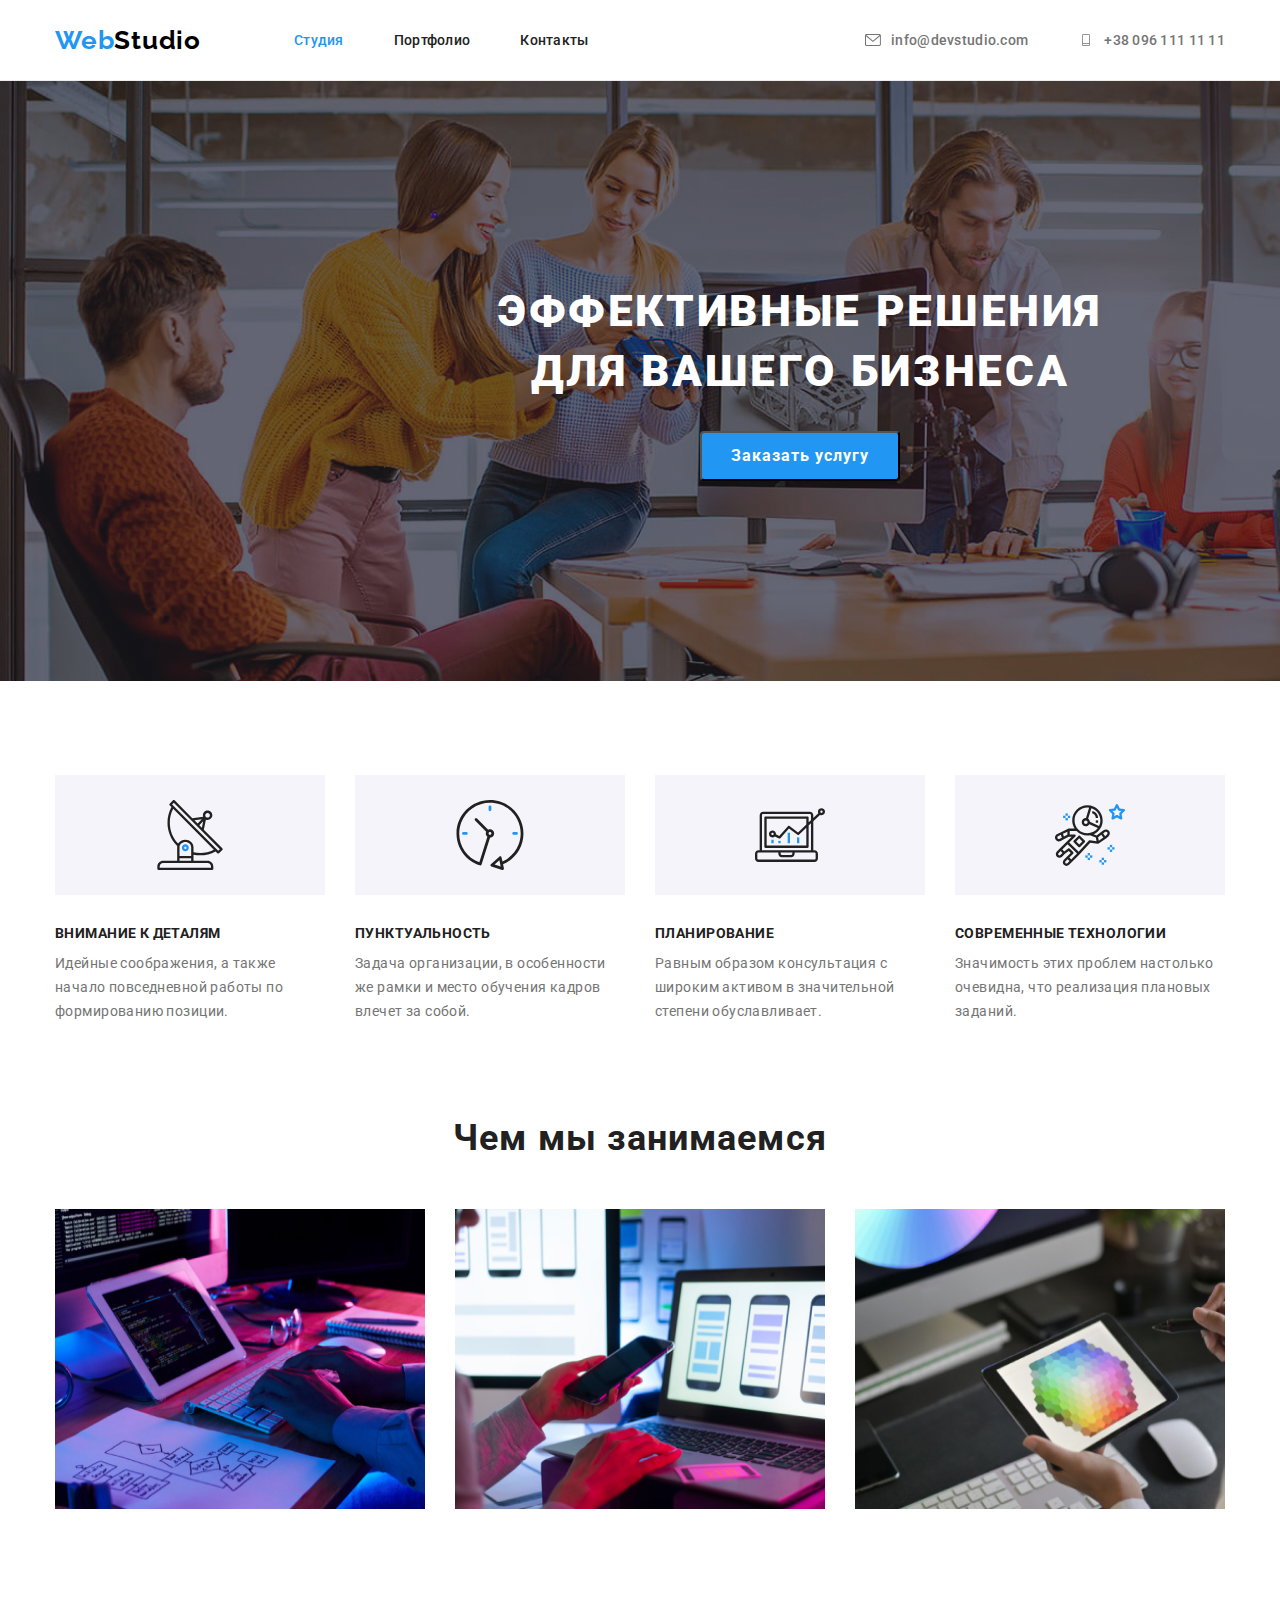
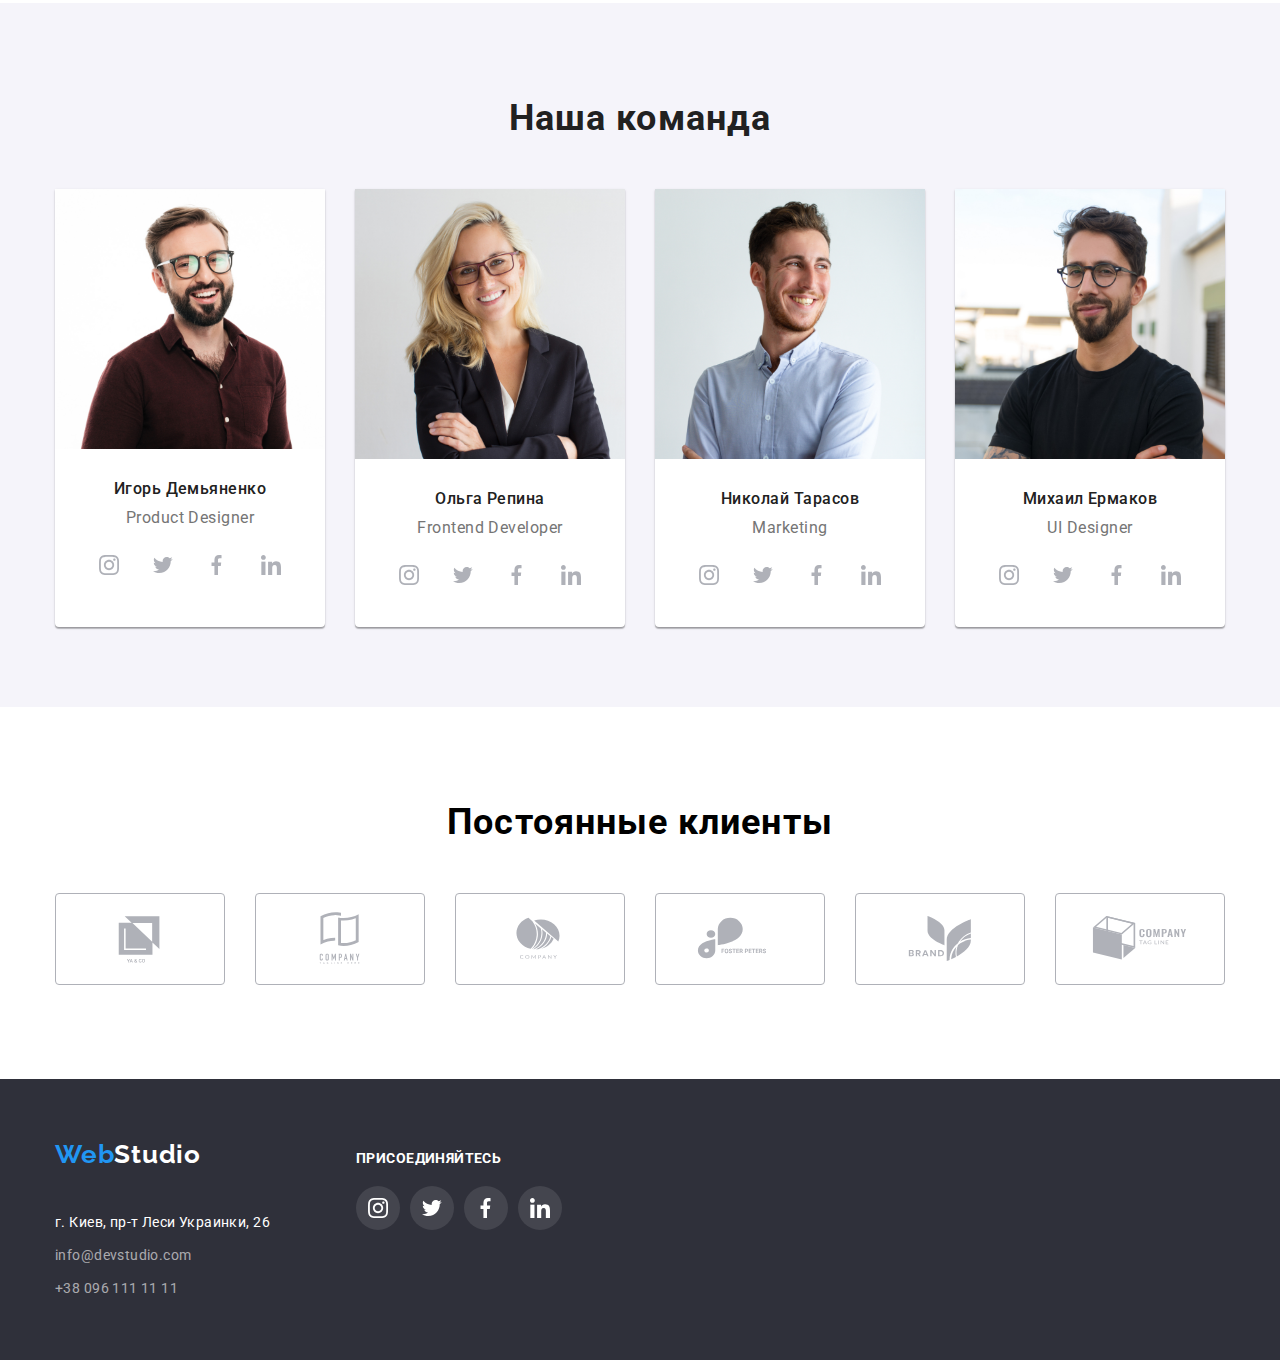
==== index.html @ 4719d331 "Update index.html" ====
<!DOCTYPE html>
<html lang="ru">
<head>
    <meta charset="UTF-8">
    <meta http-equiv="X-UA-Compatible" content="IE=edge">
    <meta name="viewport" content="width=device-width, initial-scale=1.0">
    <link rel="preconnect" href="https://fonts.googleapis.com">
    <link rel="preconnect" href="https://fonts.gstatic.com" crossorigin>
    <link href="https://fonts.googleapis.com/css2?family=Raleway:wght@700&family=Roboto:wght@400;500;700;900&display=swap" rel="stylesheet">
    <link rel="stylesheet" href="modern-normalize.css">
    <link rel="stylesheet" href="style.css">
    <title>WebStudio</title>
</head>
<body>
     <!--Хэдер-->
     <header>
        <div class="container section">
            <nav class="navigation">
                <a class="webstudiolink" href="#"><span class="web-blue">Web</span><span class="studio-up">Studio</span></a>
                <ul class="navlist">
                    <li class="navlinks">
                        <a class="navlinksitem current" href="index.html">Студия</a>
                    </li>
                    <li class="navlinks">
                        <a class="navlinksitem" href="portfolio.html">Портфолио</a>
                    </li>
                    <li class="navlinks">
                        <a class="navlinksitem" href="#">Контакты</a>
                    </li>
                </ul>
            </nav>    
            <ul class="navlistcontacts">
                <li class="navlistcontact-li">
                    <a class="navlinkscont" href="mailto:info@devstudio.com">
                        <svg class="svg-cont" width="16" height="12">
                            <use href="./images/icons.svg#icon-convert"></use>
                        </svg>
                        info@devstudio.com
                    </a>
                </li>
                <li class="navlistcontact-li">
                    <a class="navlinkscont" href="tel:+380961111111">
                        <svg class="svg-cont" width="16" height="12">
                            <use href="./images/icons.svg#icon-phone"></use>
                        </svg>
                        +38 096 111 11 11
                    </a>
                </li>
            </ul>
        </div>
     </header>    
     <main>
         <!--hero-->
        <section class="section1">
            <div class="container">
                <h1>Эффективные решения для вашего бизнеса</h1>
                <button class="order-btn" type="button" data-modal-open>Заказать услугу</button>
            </div>
        </section>
        <section class="section2">
            <div class="container">
                <ul class="ul-section2">
                    <li class="li-section2">
                        <div class="section2-rectangle-icon">
                            <svg class="section2-icons" width="70" height="70">
                                <use href="./images/icons.svg#icon-antenna-1"></use>
                            </svg>
                        </div>
                        <h3 class="description-section2-h3">Внимание к деталям</h3>
                        <p class="description-section2-p">Идейные соображения, а также начало повседневной работы по формированию позиции.</p>
                    </li>
                    <li class="li-section2">
                        <div class="section2-rectangle-icon">
                            <svg class="section2-icons" width="70" height="70">
                                <use href="./images/icons.svg#icon-clock-1"></use>
                            </svg>
                        </div>
                        <h3 class="description-section2-h3">Пунктуальность</h3>
                        <p class="description-section2-p">Задача организации, в особенности же рамки и место обучения кадров влечет за собой.</p>
                    </li>
                    <li class="li-section2">
                        <div class="section2-rectangle-icon">
                            <svg class="section2-icons" width="70" height="70">
                                <use href="./images/icons.svg#icon-diagram-1"></use>
                            </svg>
                        </div>
                        <h3 class="description-section2-h3">Планирование</h3>
                        <p class="description-section2-p">Равным образом консультация с широким активом в значительной степени обуславливает.</p>
                    </li>
                    <li class="li-section2">
                        <div class="section2-rectangle-icon">
                            <svg class="section2-icons" width="70" height="70">
                                <use href="./images/icons.svg#icon-astronaut-1"></use>
                            </svg>
                        </div>
                        <h3 class="description-section2-h3">Современные технологии</h3>
                        <p class="description-section2-p">Значимость этих проблем настолько очевидна, что реализация плановых заданий.</p>
                    </li>
                </ul>
            </div>
        </section>
        <!--Чем мы занимаемся-->
        <section class="section3">
            <div class="container">
                <h2 class="section3-h2">Чем мы занимаемся</h2>
                <ul class="ul-section3">
                    <li class="li-img">
                        <img src="./img/we_do/box-1.jpg" alt="верстка" width="370" height="300">
                    </li>
                    <li class="li-img">
                        <img src="./img/we_do/box-2.jpg" alt="мобильные приложения" width="370" height="300">
                    </li>
                    <li class="li-img">
                        <img src="./img/we_do/box-3.jpg" alt="отличный дизайн" width="370" height="300">
                    </li>
                </ul>
            </div>
        </section>
        <!--Наша  команда.-->
        <section class="section4">
           <div class="container">
                <h2 class="section4-h2">Наша команда</h2>
                <ul class="ul-section4">
                    <li class="li-section4">
                        <img src="./img/team/team-card-1.jpg" alt="Игорь Демьяненко" width="270" height="260">
                        <div class="li-h3p">
                            <h3 class="section4-h3">Игорь Демьяненко</h3>
                            <p class="section4-position">Product Designer</p>
                            <ul class="social-list">
                                <li class="social-list-item">
                                    <a href="" class="social-list-link">
                                        <svg class="social-list-icon" width="20" height="20">
                                            <use href="./images/icons.svg#icon-insta"></use>
                                        </svg>
                                    </a>
                                </li>
                                <li class="social-list-item">
                                    <a href="" class="social-list-link">
                                        <svg class="social-list-icon" width="20" height="20">
                                            <use href="./images/icons.svg#icon-twitter"></use>
                                        </svg>
                                    </a>
                                </li>
                                <li class="social-list-item">
                                    <a href="" class="social-list-link">
                                        <svg class="social-list-icon" width="20" height="20">
                                            <use href="./images/icons.svg#icon-facebk"></use>
                                        </svg>
                                    </a>
                                </li>
                                <li class="social-list-item">
                                    <a href="" class="social-list-link">
                                        <svg class="social-list-icon" width="20" height="20">
                                            <use href="./images/icons.svg#icon-linkedin"></use>
                                        </svg>
                                    </a>
                                </li>
                            </ul>
                        </div>
                    </li>
                    <li class="li-section4">
                        <img src="./img/team/team-card-2.jpg" alt="Ольга Репина" width="270" height="270">
                        <div class="li-h3p">
                            <h3 class="section4-h3">Ольга Репина</h3>
                            <p class="section4-position">Frontend Developer</p>
                            <ul class="social-list">
                                <li class="social-list-item">
                                    <a href="" class="social-list-link">
                                        <svg class="social-list-icon" width="20" height="20">
                                            <use href="./images/icons.svg#icon-insta"></use>
                                        </svg>
                                    </a>
                                </li>
                                <li class="social-list-item">
                                    <a href="" class="social-list-link">
                                        <svg class="social-list-icon" width="20" height="20">
                                            <use href="./images/icons.svg#icon-twitter"></use>
                                        </svg>
                                    </a>
                                </li>
                                <li class="social-list-item">
                                    <a href="" class="social-list-link">
                                        <svg class="social-list-icon" width="20" height="20">
                                            <use href="./images/icons.svg#icon-facebk"></use>
                                        </svg>
                                    </a>
                                </li>
                                <li class="social-list-item">
                                    <a href="" class="social-list-link">
                                        <svg class="social-list-icon" width="20" height="20">
                                            <use href="./images/icons.svg#icon-linkedin"></use>
                                        </svg>
                                    </a>
                                </li>
                            </ul>
                        </div>
                    </li>
                    <li class="li-section4">
                        <img src="./img/team/team-card-3.jpg" alt="Николай Тарасов" width="270" height="270">
                        <div class="li-h3p">
                            <h3 class="section4-h3">Николай Тарасов</h3>
                            <p class="section4-position">Marketing</p>
                            <ul class="social-list">
                                <li class="social-list-item">
                                    <a href="" class="social-list-link">
                                        <svg class="social-list-icon" width="20" height="20">
                                            <use href="./images/icons.svg#icon-insta"></use>
                                        </svg>
                                    </a>
                                </li>
                                <li class="social-list-item">
                                    <a href="" class="social-list-link">
                                        <svg class="social-list-icon" width="20" height="20">
                                            <use href="./images/icons.svg#icon-twitter"></use>
                                        </svg>
                                    </a>
                                </li>
                                <li class="social-list-item">
                                    <a href="" class="social-list-link">
                                        <svg class="social-list-icon" width="20" height="20">
                                            <use href="./images/icons.svg#icon-facebk"></use>
                                        </svg>
                                    </a>
                                </li>
                                <li class="social-list-item">
                                    <a href="" class="social-list-link">
                                        <svg class="social-list-icon" width="20" height="20">
                                            <use href="./images/icons.svg#icon-linkedin"></use>
                                        </svg>
                                    </a>
                                </li>
                            </ul>
                        </div>
                    </li>
                    <li class="li-section4">
                        <img src="./img/team/team-card-4.jpg" alt="Михаил Ермаков" width="270" height="270">
                        <div class="li-h3p">
                            <h3 class="section4-h3">Михаил Ермаков</h3>
                            <p class="section4-position">UI Designer</p>
                            <ul class="social-list">
                                <li class="social-list-item">
                                    <a href="" class="social-list-link">
                                        <svg class="social-list-icon" width="20" height="20">
                                            <use href="./images/icons.svg#icon-insta"></use>
                                        </svg>
                                    </a>
                                </li>
                                <li class="social-list-item">
                                    <a href="" class="social-list-link">
                                        <svg class="social-list-icon" width="20" height="20">
                                            <use href="./images/icons.svg#icon-twitter"></use>
                                        </svg>
                                    </a>
                                </li>
                                <li class="social-list-item">
                                    <a href="" class="social-list-link">
                                        <svg class="social-list-icon" width="20" height="20">
                                            <use href="./images/icons.svg#icon-facebk"></use>
                                        </svg>
                                    </a>
                                </li>
                                <li class="social-list-item">
                                    <a href="" class="social-list-link">
                                        <svg class="social-list-icon" width="20" height="20">
                                            <use href="./images/icons.svg#icon-linkedin"></use>
                                        </svg>
                                    </a>
                                </li>
                            </ul>
                        </div>
                    </li>
                </ul>
           </div>
        </section>
        <section class="section4-5">
            <div class="container">
                <h2 class="clients">Постоянные клиенты</h2>
                <ul class="ul-section4-5">
                    <li class="li-section4-5">
                            <a href="#" class="box-clients">
                                <svg class="svg-section4-5" width="106" height="60">
                                    <use href="./images/icons.svg#icon-Logo1"></use>
                                </svg>
                            </a>
                    </li>
                    <li class="li-section4-5">
                            <a href="#" class="box-clients">
                                <svg class="svg-section4-5" width="106" height="60">
                                    <use href="./images/icons.svg#icon-Logo2"></use>
                                </svg>
                            </a>
                    </li>
                    <li class="li-section4-5">
                            <a href="#" class="box-clients">
                                <svg class="svg-section4-5" width="106" height="60">
                                    <use href="./images/icons.svg#icon-Logo3"></use>
                                </svg>
                            </a>
                    </li>
                    <li class="li-section4-5">
                            <a href="#" class="box-clients">
                                <svg class="svg-section4-5" width="106" height="60">
                                    <use href="./images/icons.svg#icon-Logo4"></use>
                                </svg>
                            </a>
                    </li>
                    <li class="li-section4-5">
                            <a href="#" class="box-clients">
                                <svg class="svg-section4-5" width="106" height="60">
                                    <use href="./images/icons.svg#icon-Logo5"></use>
                                </svg>
                            </a>
                    </li>
                    <li class="li-section4-5">
                            <a href="#" class="box-clients">
                                <svg class="svg-section4-5" width="106" height="60">
                                    <use href="./images/icons.svg#icon-Logo6"></use>
                                </svg>
                            </a>
                    </li>
                </ul>
            </div>
        </section>
     </main>
     <!--Footer-->
     <footer class="footer">    
        <div class="container">
            <div class="footer-contacts">
                <a class="webstudiolink" href="#"><span class="web-blue">Web</span><span class="studio-down">Studio</span></a>   
                <address class="footer-adress">
                    <a class="footer-map" href="#">г. Киев, пр-т Леси Украинки, 26</a>
                    <a class="footer-mail" href="mailto:info@devstudio.com">info@devstudio.com</a>
                    <a class="footer-tel" href="tel:+380961111111">+38 096 111 11 11</a>
                </address>  
            </div>
            <div class="social-footer">
                <p class="social-footer-p">
                    присоединяйтесь
                </p>
                <ul class="social-list">
                    <li class="social-list-item">
                        <a href="" class="social-list-link">
                            <svg class="social-list-icon" width="20" height="20">
                                <use href="./images/icons.svg#icon-insta"></use>
                            </svg>
                        </a>
                    </li>
                    <li class="social-list-item">
                        <a href="" class="social-list-link">
                            <svg class="social-list-icon" width="20" height="20">
                                <use href="./images/icons.svg#icon-twitter"></use>
                            </svg>
                        </a>
                    </li>
                    <li class="social-list-item">
                        <a href="" class="social-list-link">
                            <svg class="social-list-icon" width="20" height="20">
                                <use href="./images/icons.svg#icon-facebk"></use>
                            </svg>
                        </a>
                    </li>
                    <li class="social-list-item">
                        <a href="" class="social-list-link">
                            <svg class="social-list-icon" width="20" height="20">
                                <use href="./images/icons.svg#icon-linkedin"></use>
                            </svg>
                        </a>
                    </li>
                </ul>
            </div>
        </div>
     </footer> 
     <div class="backdrop is-hidden" data-modal>
         <div class="modal" modal>
             <button type="button" class="modal-close-btn" data-modal-close>
                <svg class="modal-close-btn-icon" width="11" height="11">
                    <use href="/images/icons.svg#icon-krest" ></use>
                </svg>
             </button>
         </div>
     </div>
     <script src="/js/modal.js"></script>
</body>
</html>
---- style.css ----
*{
    text-decoration: none;
    list-style-type: none;  
}
:root{
    --hover-color:#2196F3;
    --icon-color:#AFB1B8;
    --text-description-color:#757575;
    --white-fill: #ffffff;
    --white-text:#ffffff;
    --dark-text:#000000;
}
h1,h2,h3,h4,h5,p{
    margin-top: 0;
    margin-bottom: 0;
}
ol,ul{
    margin-top: 0;
    margin-bottom: 0;
    padding-left: 0;
}
img{
    display: block;
}
body{
    font-family: 'Roboto';
}
main{
}
.container{
    width: 1200px;
    margin-left: auto;
    margin-right: auto;
    padding-left: 15px;
    padding-right: 15px;
}


                                /* Хедер */

header{
    border-bottom:1px solid #ECECEC;
}
.section{
    display: flex;
    justify-content: space-between;
    align-items: center;
}
.nav-container{
    display: flex;
    align-items: center;
}
.navigation{
    display: flex;
    justify-content: start;
    align-items: center;
}
.navlist{
    margin-left: 93px;
    
}
.navlinks{
    position: relative;
}
.navlinks:nth-last-child(n+2){
    margin-right: 50px;
}
.navlinksitem{
    display: block;
    padding-top: 32px;
    padding-bottom: 32px;
    transition: color 250ms cubic-bezier(0.4, 0, 0.2, 1);
    /* transition: background-color 250ms cubic-bezier(0.4, 0, 0.2, 1); */

}
.navlinks>.navlinksitem:hover:after{
    position: absolute;
    content: '';
    width: 100%;
    height: 4px;
    display: block;
    margin: 28px 0px 0px 0px;
    border-radius: 2px;
    background-color:#2196F3;
    
}
ul.navlist li{
    display: inline;
}
.web-blue{
    color: var(--hover-color);
}
.navlistcontacts{
    display: flex;
}
.navlinkscont{
    padding: 32px 0;
    color: var(--text-description-color);
    font-style: normal;
    font-weight: 500;
    font-size: 14px;
    line-height: 16px;
    letter-spacing: 0.02em;
    fill: var(--text-description-color);
    transition: color 250ms cubic-bezier(0.4, 0, 0.2, 1);
}
.navlinkscont:hover,
.navlinkscont:focus{
   /* fill:#2196F3; */
   color: var(--hover-color);
   fill: var(--hover-color);
}
.svg-cont{
    margin-right: 10px;
}
.navlistcontact-li:nth-last-child(2n){
    margin-right: 50px;
}

                            /* Hero */

.section1{
    /* background-color: #2F303A; */
    background-image: linear-gradient(rgba(47, 48, 58, 0.4),rgba(47, 48, 58, 0.4)), url("./img/hero/hero-bg.jpg");
    background-size: cover;
    padding: 200px 0;
    width: 1600px;
    margin: auto;
}

.section1-1{
    display: flex;
    flex-direction: column;
    align-items: center;
    margin: 200px auto;
}
.section1-container{
    display: flex;
    flex-direction: column;
    align-items: center;
    padding: 200px 0;
}
.order-btn{
    display: block;
    margin-top: 30px;
    cursor: pointer;
    width: 200px;
    height: 50px;
    font-weight: 700;
    font-size: 16px;
    line-height: 30px;
    text-align: center;
    letter-spacing: 0.06em;
    color: var(--white-text);
    background-color: var(--hover-color);
    border-radius: 4px;
    margin-left: auto;
    margin-right: auto;
    box-shadow: 0px 4px 4px rgba(0, 0, 0, 0.15);
    transition: background-color 250ms cubic-bezier(0.4, 0, 0.2, 1);
}

.order-btn:hover,
.order-btn:focus{
    background-color: #188CE8;
}
h1{ 
    width: 696px;
    margin: auto;
    font-weight: 900;
    font-size: 44px;
    line-height: 60px;
    text-align: center;
    letter-spacing: 0.06em;
    text-transform: uppercase;
    color: var(--white-text);
}
.webstudiolink{
    font-family: 'Raleway';
    font-weight: 700;
    font-size: 26px;
    line-height: 31px;
    letter-spacing: 0.03em;
}

.studio-up{
    color: black;
}
.studio-down{
    color: var(--white-text);
}
.navigation{
    font-style: normal;
    font-weight: 500;
    font-size: 14px;
    line-height: 16px;
    letter-spacing: 0.02em;
    color: #212121;
}

.navlinksitem:hover,
.navlinksitem:focus{
    color: var(--hover-color);
}
.navlinksitem.current{
    color:var(--hover-color);
}
.navlinksitem{
    color: #212121;
}
.navlistcontacts{
    
}
.navlinkscont{
    display: flex;
    align-items: center;
}

/*section 2*/
.section2{
    padding-top: 94px;
}
.ul-section2{
    display: flex;
    padding: 0;
   
    margin-left: auto;
    margin-right: auto;
} 
.li-section2{
    width: 270px;
}
.section2-rectangle-icon{
    display: flex;
    width: 270px;
    height: 120px;
    margin-bottom: 30px;
    background-color: #F5F4FA;
}
.section2-icons{
    display: block;
    margin: auto;
}
.li-section2:not(:nth-child(4n)){
    margin-right: 30px;
}
.description-section2-h3{
    font-weight: 700;
    font-size: 14px;
    line-height: 16px;
    letter-spacing: 0.03em;
    text-transform: uppercase;
    color: #212121;
    margin-bottom: 10px;
}
.description-section2-p{
    font-weight: 400;
    font-size: 14px;
    line-height: 24px;
    letter-spacing: 0.03em;
    color: var(--text-description-color);
    
} 
/*section 3*/

.section3{
    padding-bottom: 94px;
    padding-top: 94px;
}
.section3-h2{
    font-weight: 700;
    font-size: 36px;
    line-height: 42px;
    text-align: center;
    letter-spacing: 0.03em;
    color: #212121;
    margin-bottom: 50px;
} 
.ul-section3{
    display:flex;
    flex-wrap: wrap;
}

.li-img:not(:nth-child(3n)){
    margin-right: 30px;
}
.li-img:not(:nth-last-child(-n+3)){
    margin-bottom: 30px;
}
/*section 4*/

.section4{
    background-color: #F5F4FA;
}
.section4{
    padding-top: 94px;
    padding-bottom: 80px;
}
.ul-section4{
    display: flex;
    flex-wrap: wrap;
}
.social-list{
    display: flex;
    justify-content: center;
    margin: auto;
    margin-top: 16px;
}
.social-list-link{
    display: flex;
    align-items: center;
    justify-content: center;
    width: 44px;
    height: 44px;
    background-color: rgb(255, 255, 255);
    border-radius: 50%;
    transition: background-color 250ms cubic-bezier(0.4, 0, 0.2, 1);

}
.social-list-item:not(:nth-child(4n)){
    margin-right:10px;
}
.social-list-icon{
    fill: var(--icon-color);
    transition: fill 250ms cubic-bezier(0.4, 0, 0.2, 1);


}
.social-list-link:hover,
.social-list-link:focus{
    background-color: var(--hover-color);
}
.social-list-link:hover .social-list-icon,
.social-list-link:focus .social-list-icon{
    fill:var(--white-fill);
}
.section4-h2{
    font-weight: 700;
    font-size: 36px;
    line-height: 42px;
    text-align: center;
    letter-spacing: 0.03em;
    color: #212121;
    margin-bottom: 50px;
}
.li-section4{
    width: 270px;
    background-color: #fff;
    box-shadow: 0px 1px 3px rgba(0, 0, 0, 0.12), 0px 1px 1px rgba(0, 0, 0, 0.14), 0px 2px 1px rgba(0, 0, 0, 0.2);
    border-radius: 0px 0px 4px 4px;
}
.li-section4:not(:nth-child(4n)){
    margin-right: 30px;
}
.section4-h3{
    display: block;
    font-weight: 500;
    font-size: 16px;
    line-height: 19px;
    text-align: center;
    letter-spacing: 0.03em;
    color: #212121;
    margin: auto;
    word-wrap: break-word;
}
.section4-position{
    font-weight: 400;
    font-size: 16px;
    line-height: 19px;
    text-align: center;
    letter-spacing: 0.03em;
    color: var(--text-description-color);
    margin-top: 10px;
}
.li-h3p{
    padding: 30px 0;
}
                            /* setion4-5 */

.section4-5{
    padding: 94px 0px 94px 0px;
}
h2{
    font-family: 'Roboto';
    font-style: normal;
    font-weight: 700;
    font-size: 36px;
    line-height: 42px;
    text-align: center;
    letter-spacing: 0.03em;
}
.clients{
    margin-bottom: 50px;
}
.ul-section4-5{
    display: flex;
    justify-content: center;
}
.li-section4-5{
    
}
.li-section4-5:not(:nth-last-child(1)){
    margin-right: 30px;
}
.box-clients{
    display: flex;
    box-sizing: border-box;
    width: 170px;
    height: 92px;
    border: 1px solid var(--icon-color);
    border-radius: 4px;   
}
.svg-section4-5{
    fill: var(--icon-color);
    margin: auto;
    transition: fill 250ms cubic-bezier(0.4, 0, 0.2, 1);
}
.box-clients:hover,
.box-clients:focus{
    border-color: var(--hover-color);
}
.box-clients:hover .svg-section4-5,
.box-clients:focus .svg-section4-5{
    fill: var(--hover-color);
}
                            /*footer*/
.footer{
    background-color: #2F303A;
    padding: 60px 0;
}
.footer>.container{
    display: flex;
    justify-content: flex-start;
    align-items: baseline;
}
.footer-contacts{
    display: flex;
    flex-direction: column;
}
.footer-adress{
    display: flex;
    flex-direction: column;
    font-weight: 400;
    font-size: 14px;
    font-style: normal;
    line-height: 24px;
    letter-spacing: 0.03em;
    color: var(--white-text);
}
.footer-map{
    display: block;
    width: 231px;
    margin-bottom: 9px;
    margin-top: 20px;
    color: var(--white-text);
    transition: color 250ms cubic-bezier(0.4, 0, 0.2, 1);

}
.footer-mail{
    display: block;
    font-weight: 400;
    font-size: 14px;
    line-height: 24px;
    letter-spacing: 0.03em;
    color: rgba(255, 255, 255, 0.6);
    margin-bottom: 9px;
    transition: color 250ms cubic-bezier(0.4, 0, 0.2, 1);

}
.footer-tel{
    display: block;
    font-weight: 400;
    font-size: 14px;
    line-height: 24px;
    letter-spacing: 0.03em;
    color: rgba(255, 255, 255, 0.6);
    transition: color 250ms cubic-bezier(0.4, 0, 0.2, 1);

}
.footer-map:hover,
.footer-map:focus{
    color: var(--hover-color);
}
.footer-tel:hover,
.footer-tel:focus{
    color: var(--hover-color);
} 
.footer-mail:hover,
.footer-mail:focus{
    color:var(--hover-color);
} 
footer .webstudiolink{
    margin-bottom: 20px;
}
.address-footer{
    padding-bottom: 9px;
}
.mail-footer{
    padding-bottom: 9px;
}
.tel-footer{
    padding-bottom: 60px;
}
.social-footer-p{
    font-weight: 700;
    font-size: 14px;
    line-height: 16px;
    letter-spacing: 0.03em;
    text-transform: uppercase;
    color: var(--white-text);
}
.footer .social-list{
    margin-top: 20px;
    align-items: baseline;
}
.footer .social-list-icon{
    fill:var(--white-fill);
}
.footer .social-list-link{
    background: rgba(255, 255, 255, 0.1);
}
.footer .social-list-link:hover,
.footer .social-list-link:focus{
    background-color:var(--hover-color);
}
.footer .social-list-icon,
.footer .social-list-icon{
    fill: var(--white-fill);
}
.container>.section-footer{
    display: flex;
    align-items: baseline;
}
.social-footer{
    margin-left: 70px;
}
                             /*Портфолио*/ 

                            /*Фильтр*/

.section5{
    padding: 94px 0px 94px 0px;
}
.navlist{
    display: flex;
    justify-content: center;  
}
.filter{
    cursor: pointer;
    font-weight: 500;
    font-size: 16px;
    line-height: 26px;   
    text-align: center;
    letter-spacing: 0.03em;
    color: #212121;
    border: none;
    
    padding: 6px 22px;
    background-color: #F5F4FA;
    border-radius: 4px;
    
}
.filter:hover,
.filter:focus{
    box-shadow: 0px 3px 1px rgba(0, 0, 0, 0.1), 0px 1px 2px rgba(0, 0, 0, 0.08), 0px 2px 2px rgba(0, 0, 0, 0.12);
    border-radius: 4px;

}
.filter-li:not(:nth-last-child(1)){
    margin-right: 8px;
}
.portfolio{
    margin:0px 0px 50px 0px;
}
.filter:hover,
.filter:focus {
    background-color: var(--hover-color);
    color: #F5F4FA;
}
.filter.current{
    background-color:var(--hover-color);
    color:var(--white-text);
}

                                /*Галерея*/
.gallery-items{
    position: relative;
    overflow: hidden;
    display: block;
    width: 370px;
    height: 404px;
    background-color: #fff;
    display: flex;
    flex-direction: column;
    /* border: 1px solid #EEEEEE; */
    transition: box-shadow 250ms cubic-bezier(0.4, 0, 0.2, 1);
}
.gallery-ph3{
    padding: 20px 24px 20px 24px;
    border-left: 1px solid #EEEEEE;
    border-right: 1px solid #EEEEEE;
    border-bottom: 1px solid #EEEEEE;
}
.gallery-h3{
    font-weight: 700;
    font-size: 18px;
    line-height: 36px;
    letter-spacing: 0.06em;
    color: #212121;
    display: block;
    margin-bottom: 4px;
}
.categories{
    font-weight: 400;
    font-size: 16px;
    line-height: 30px;
    letter-spacing: 0.03em;
    color: var(--text-description-color);
    display: block;
    /* padding:4px 24px 20px 24px; */
}
.ul-gallery{
    display: flex;
    flex-wrap: wrap;

}
.gallery-items:hover,
.gallery-items:focus{
    box-shadow: 0px 1px 1px rgba(0, 0, 0, 0.12), 0px 4px 4px rgba(0, 0, 0, 0.06), 1px 4px 6px rgba(0, 0, 0, 0.16);
}
.li-gallery:not(:nth-last-child(-n+3)){
    margin-bottom: 30px;
}
.li-gallery:not(:nth-child(3n)){
    margin-right: 30px;
}

.bg-overlay{
    
    position: absolute;
    
    width: 100%;
    height: 100%;
    top: 0;
    left: 0;
    display: flex;
    align-items: center;
    justify-content: center;
    background: rgba(33, 150, 243, 0.9);
    /* opacity: 0; */
    transform: translateY(100%);
    transition: transform 250ms cubic-bezier(0.4, 0, 0.2, 1);
}
.overlay{
    width: 322px;
    height: 168px;
    font-weight: 400;
    font-size: 18px;
    line-height: 28px;
    letter-spacing: 0.03em;
    color: #FFFFFF;
    text-align:start;
    overflow: auto;
}
.gallery-items:hover .bg-overlay{
    transform: translateY(0);
}


                                    /* Backdrop */
.backdrop{
    position: fixed;
    top: 0;
    left: 0;
    /* bottom: 0;
    right: 0; */
    width: 100vw;
    height: 100vh;
    background: rgba(0, 0, 0, 0.2);
    transition: opacity 250ms cubic-bezier(0.4, 0, 0.2, 1), visibility 250ms cubic-bezier(0.4, 0, 0.2, 1);
}
.modal{
    position: absolute;
    top:50%;
    left: 50%;
    transform:translate(-50%,-50%);
    width: 528px;
    height: 581px;
    background-color: #ffffff;
    box-shadow: 0px 1px 3px rgba(0, 0, 0, 0.12), 0px 1px 1px rgba(0, 0, 0, 0.14), 0px 2px 1px rgba(0, 0, 0, 0.2);
    border-radius: 4px;
}
.modal-close-btn{
    position: absolute;
    display: flex;
    align-items: center;
    justify-content: center;
    width: 30px;
    height: 30px;
    border: 1px solid var(--dark-text);
    border-radius: 50%;
    background-color: transparent;
    cursor: pointer;
    padding: 0;
    top: 0;
    right: 0;
    margin-right: 8px;
    margin-top: 8px;
    
}
.modal-close-btn-icon{
   
}
.backdrop.is-hidden{
    opacity: 0;
    visibility: hidden;
    pointer-events: none;
}
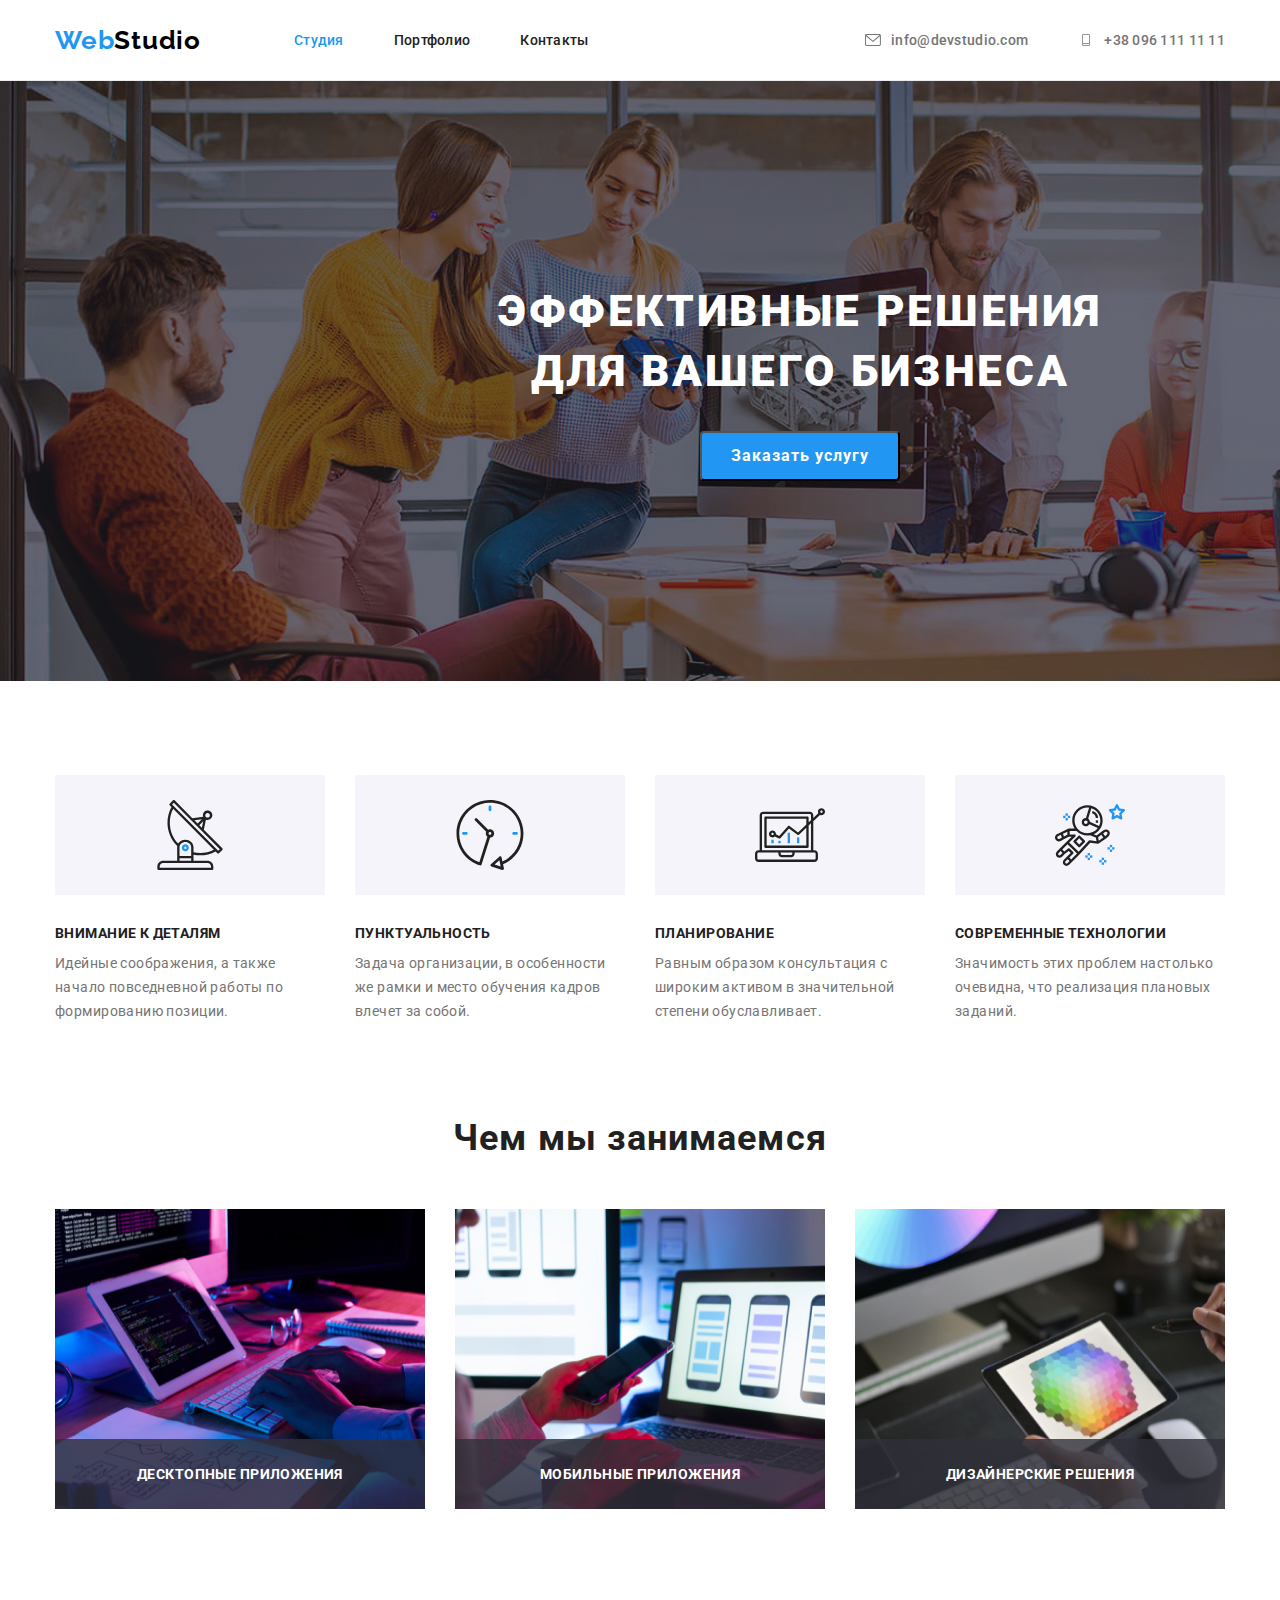
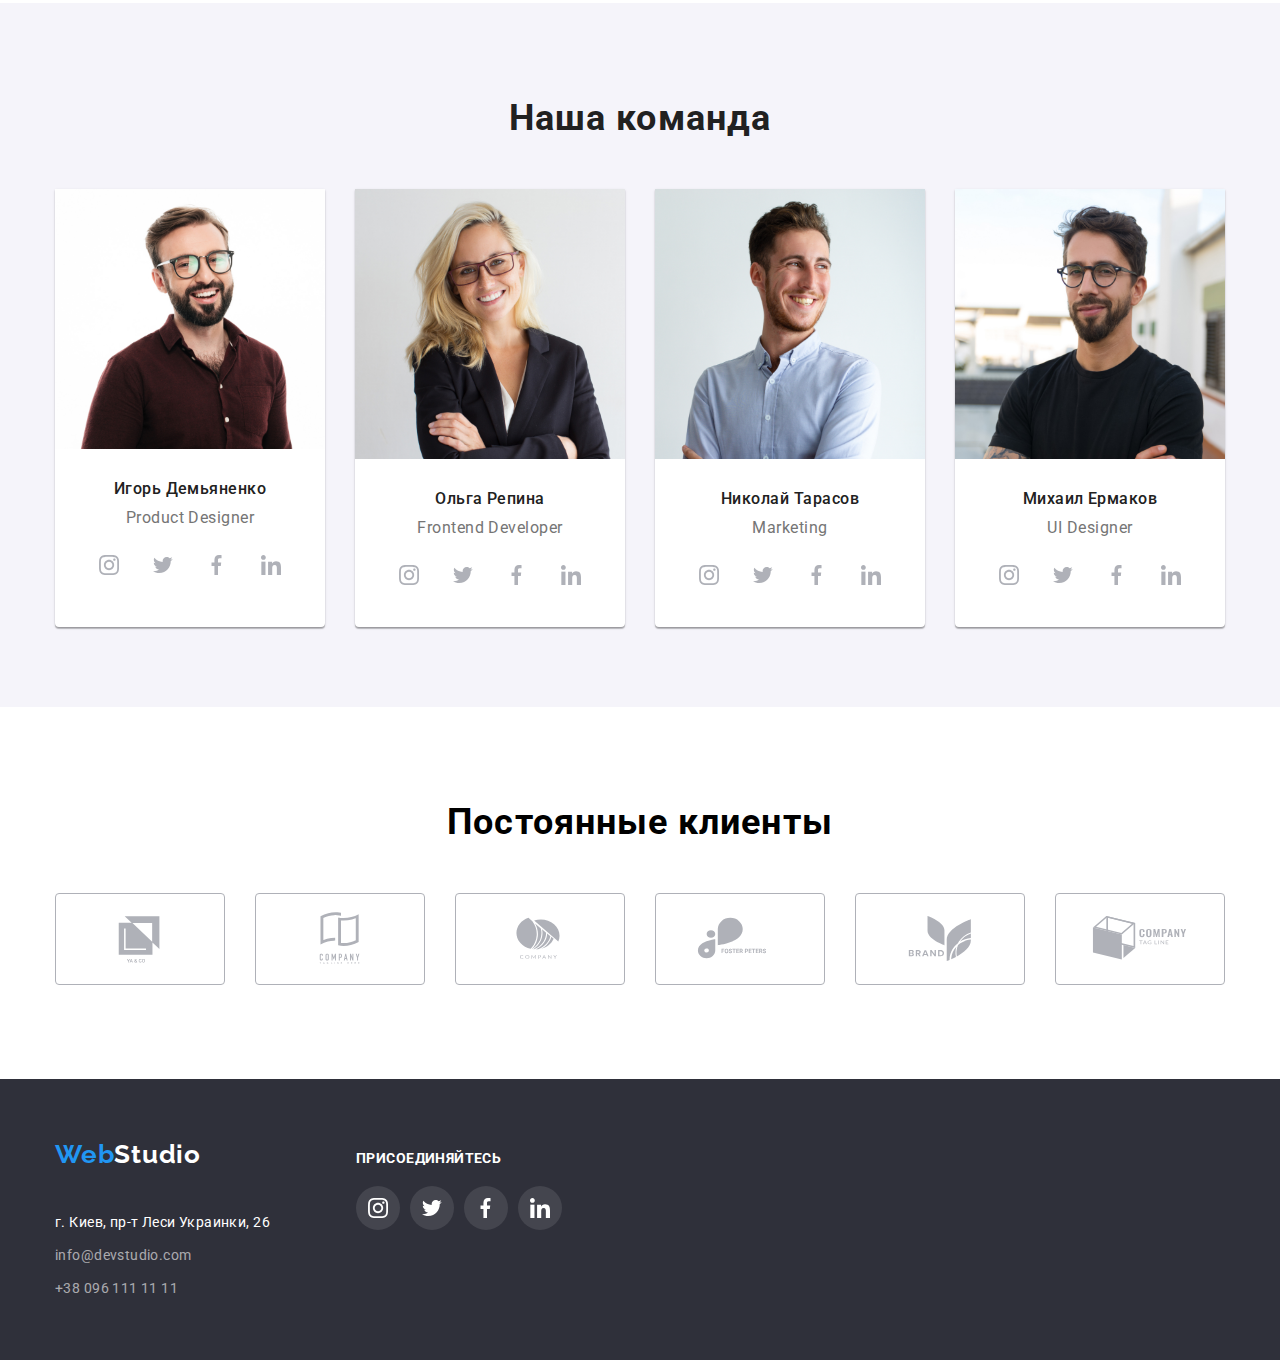
==== commit 5c5db911: "123" ====
--- a/index.html
+++ b/index.html
@@ -12,44 +12,44 @@
     <title>WebStudio</title>
 </head>
 <body>
-     <!--Хэдер-->
-     <header>
-        <div class="container section">
-            <nav class="navigation">
-                <a class="webstudiolink" href="#"><span class="web-blue">Web</span><span class="studio-up">Studio</span></a>
-                <ul class="navlist">
-                    <li class="navlinks">
-                        <a class="navlinksitem current" href="index.html">Студия</a>
-                    </li>
-                    <li class="navlinks">
-                        <a class="navlinksitem" href="portfolio.html">Портфолио</a>
-                    </li>
-                    <li class="navlinks">
-                        <a class="navlinksitem" href="#">Контакты</a>
-                    </li>
-                </ul>
-            </nav>    
-            <ul class="navlistcontacts">
-                <li class="navlistcontact-li">
-                    <a class="navlinkscont" href="mailto:info@devstudio.com">
-                        <svg class="svg-cont" width="16" height="12">
-                            <use href="./images/icons.svg#icon-convert"></use>
-                        </svg>
-                        info@devstudio.com
-                    </a>
-                </li>
-                <li class="navlistcontact-li">
-                    <a class="navlinkscont" href="tel:+380961111111">
-                        <svg class="svg-cont" width="16" height="12">
-                            <use href="./images/icons.svg#icon-phone"></use>
-                        </svg>
-                        +38 096 111 11 11
-                    </a>
-                </li>
-            </ul>
-        </div>
-     </header>    
-     <main>
+    <!--Хэдер-->
+    <header>
+            <div class="container section">
+                <nav class="navigation">
+                    <a class="webstudiolink" href="#"><span class="web-blue">Web</span><span class="studio-up">Studio</span></a>
+                    <ul class="navlist">
+                        <li class="navlinks">
+                            <a class="navlinksitem current" href="index.html">Студия</a>
+                        </li>
+                        <li class="navlinks">
+                            <a class="navlinksitem" href="portfolio.html">Портфолио</a>
+                        </li>
+                        <li class="navlinks">
+                            <a class="navlinksitem" href="#">Контакты</a>
+                        </li>
+                    </ul>
+                </nav>    
+                <ul class="navlistcontacts">
+                    <li class="navlistcontact-li">
+                        <a class="navlinkscont" href="mailto:info@devstudio.com">
+                            <svg class="svg-cont" width="16" height="12">
+                                <use href="./images/icons.svg#icon-convert"></use>
+                            </svg>
+                            info@devstudio.com
+                        </a>
+                    </li>
+                    <li class="navlistcontact-li">
+                        <a class="navlinkscont" href="tel:+380961111111">
+                            <svg class="svg-cont" width="16" height="12">
+                                <use href="./images/icons.svg#icon-phone"></use>
+                            </svg>
+                            +38 096 111 11 11
+                        </a>
+                    </li>
+                </ul>
+            </div>
+    </header>    
+    <main>
          <!--hero-->
         <section class="section1">
             <div class="container">
@@ -106,12 +106,27 @@
                 <ul class="ul-section3">
                     <li class="li-img">
                         <img src="./img/we_do/box-1.jpg" alt="верстка" width="370" height="300">
+                        <div class="section3-li-div">
+                                <p class="section3-li-p">
+                                    Десктопные приложения
+                                </p>
+                        </div>
                     </li>
                     <li class="li-img">
                         <img src="./img/we_do/box-2.jpg" alt="мобильные приложения" width="370" height="300">
+                        <div class="section3-li-div">
+                            <p class="section3-li-p">
+                                Мобильные приложения
+                            </p>
+                        </div>
                     </li>
                     <li class="li-img">
                         <img src="./img/we_do/box-3.jpg" alt="отличный дизайн" width="370" height="300">
+                        <div class="section3-li-div">
+                            <p class="section3-li-p">
+                                Дизайнерские решения
+                            </p>
+                        </div>
                     </li>
                 </ul>
             </div>
@@ -321,9 +336,9 @@
                 </ul>
             </div>
         </section>
-     </main>
+    </main>
      <!--Footer-->
-     <footer class="footer">    
+    <footer class="footer">    
         <div class="container">
             <div class="footer-contacts">
                 <a class="webstudiolink" href="#"><span class="web-blue">Web</span><span class="studio-down">Studio</span></a>   
@@ -369,16 +384,16 @@
                 </ul>
             </div>
         </div>
-     </footer> 
-     <div class="backdrop is-hidden" data-modal>
-         <div class="modal" modal>
+    </footer> 
+    <div class="backdrop is-hidden" data-modal>
+         <div class="modal">
              <button type="button" class="modal-close-btn" data-modal-close>
                 <svg class="modal-close-btn-icon" width="11" height="11">
-                    <use href="/images/icons.svg#icon-krest" ></use>
+                    <use href="/images/icons.svg#icon-krest"></use>
                 </svg>
              </button>
          </div>
-     </div>
-     <script src="/js/modal.js"></script>
+    </div>
+    <script src="/js/modal.js"></script>
 </body>
 </html>--- a/style.css
+++ b/style.css
@@ -277,8 +277,36 @@
     margin-bottom: 50px;
 } 
 .ul-section3{
+    
     display:flex;
     flex-wrap: wrap;
+}
+.li-img{
+    position: relative;
+    /* display: flex; */
+}
+.section3-li-div{
+    position: absolute;
+    display: flex;
+    justify-content: center;
+    
+    left: 0;
+    right: 0;
+    bottom: 0;
+    background: rgba(47, 48, 58, 0.8);
+    width: 370px;
+    height: 70px;
+}
+.section3-li-p{
+    display: flex;
+    
+    font-weight: 700;
+    font-size: 14px;
+    line-height: 16px;
+    letter-spacing: 0.03em;
+    text-transform: uppercase;
+    color: #ffffff;
+    align-items: center;
 }
 
 .li-img:not(:nth-child(3n)){
@@ -584,9 +612,6 @@
 
                                 /*Галерея*/
 .gallery-items{
-    position: relative;
-    overflow: hidden;
-    display: block;
     width: 370px;
     height: 404px;
     background-color: #fff;
@@ -634,9 +659,11 @@
 .li-gallery:not(:nth-child(3n)){
     margin-right: 30px;
 }
-
-.bg-overlay{
-    
+.gallery-items-0{
+    position: relative;
+    overflow: hidden;
+}
+.bg-overlay{  
     position: absolute;
     
     width: 100%;
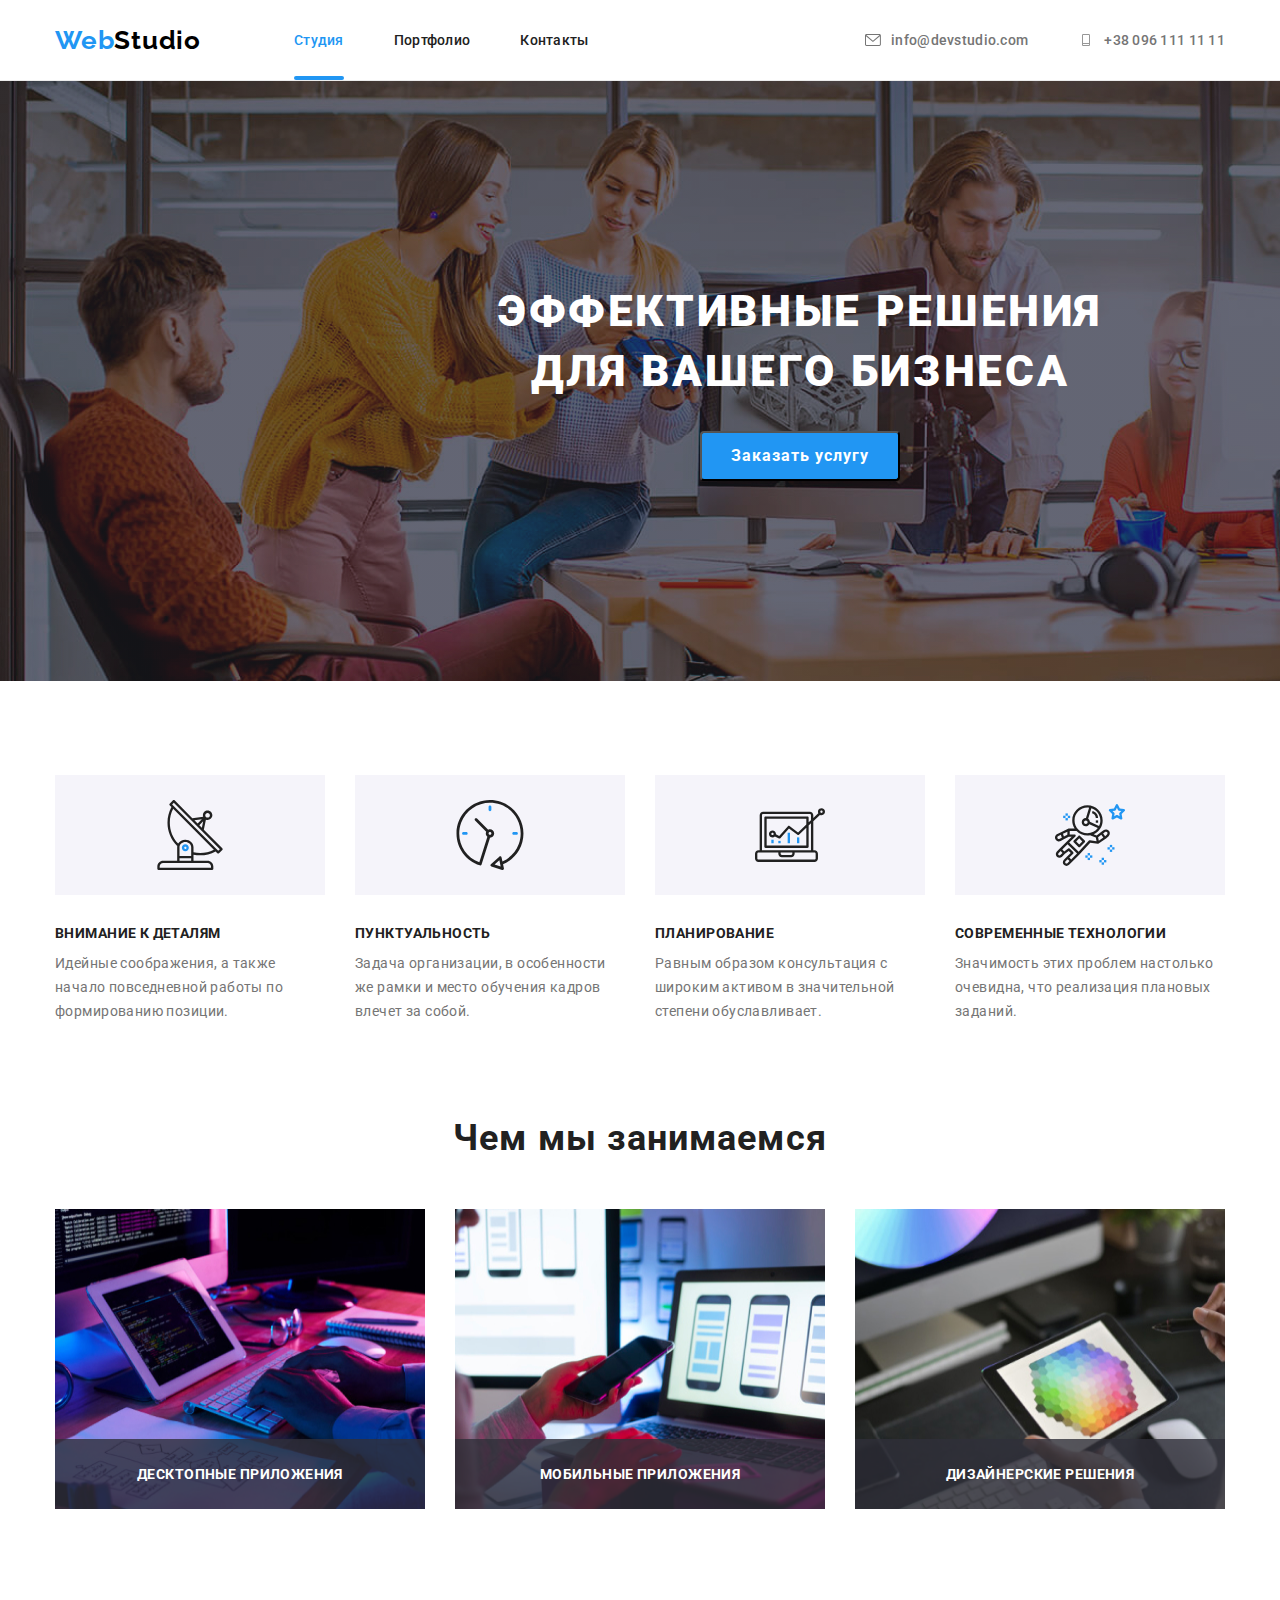
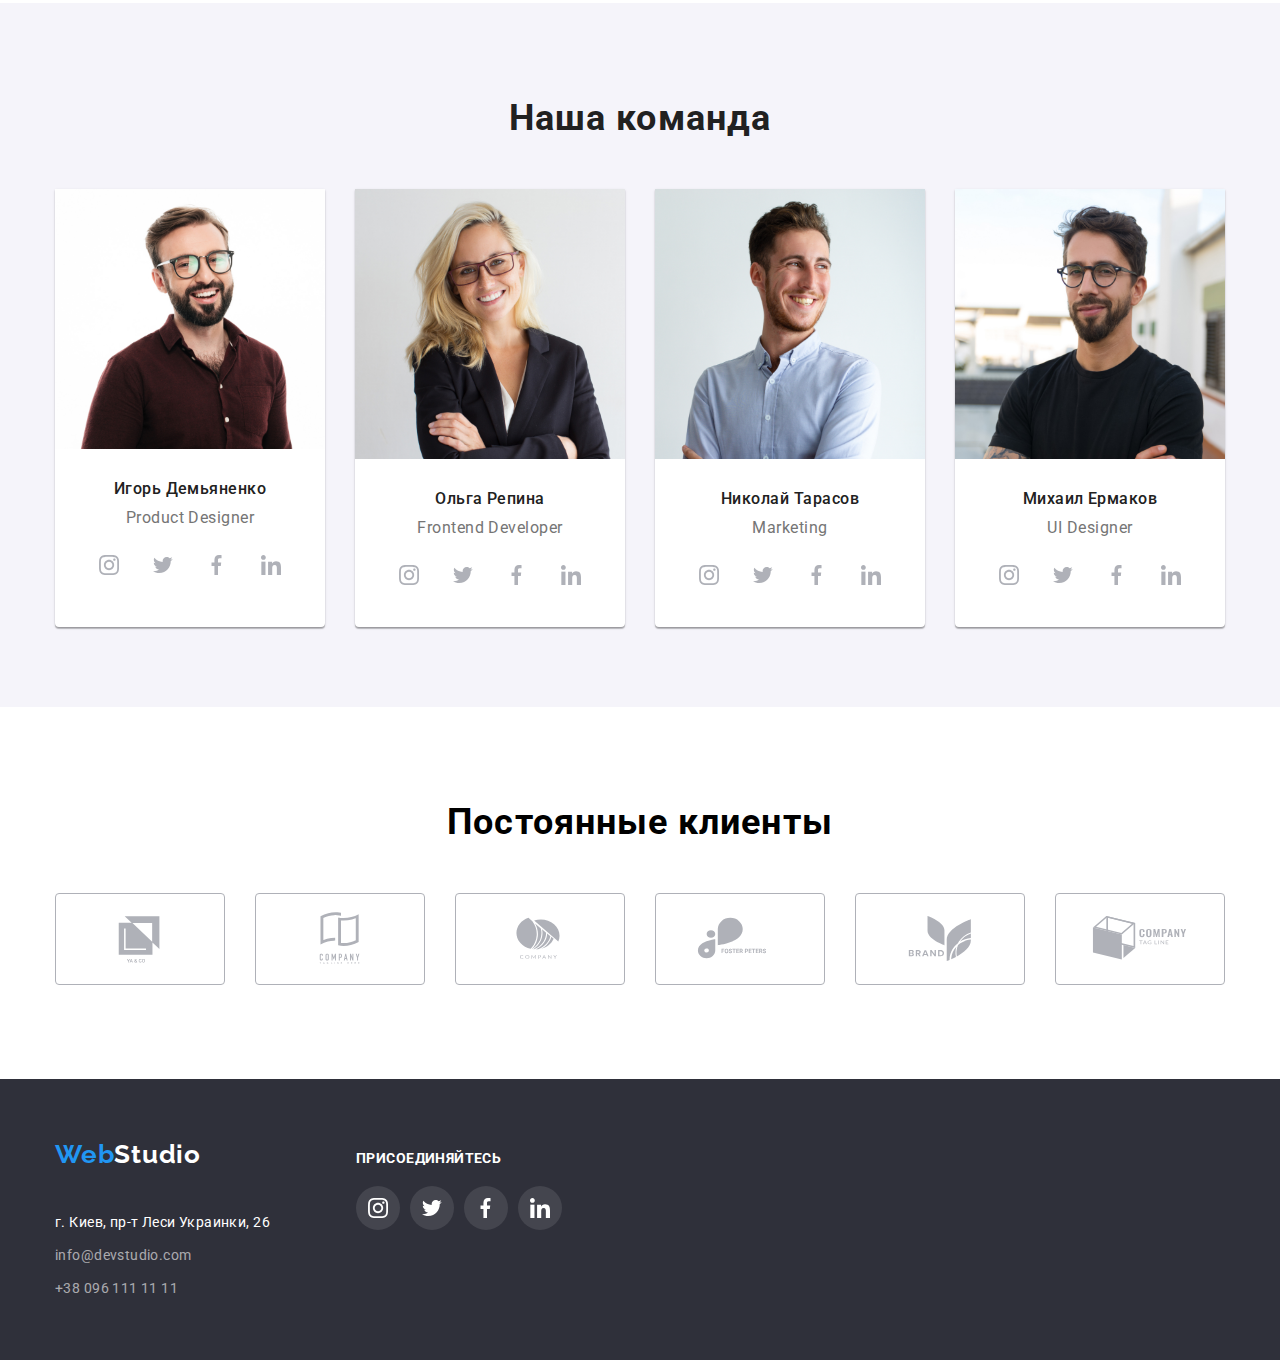
==== commit c85eba56: "123" ====
--- a/index.html
+++ b/index.html
@@ -41,7 +41,7 @@
                     <li class="navlistcontact-li">
                         <a class="navlinkscont" href="tel:+380961111111">
                             <svg class="svg-cont" width="16" height="12">
-                                <use href="./images/icons.svg#icon-phone"></use>
+                                <use href="./images/icons.svg#icon-phone" class="use-icon"></use>
                             </svg>
                             +38 096 111 11 11
                         </a>
--- a/style.css
+++ b/style.css
@@ -69,11 +69,11 @@
     display: block;
     padding-top: 32px;
     padding-bottom: 32px;
-    transition: color 250ms cubic-bezier(0.4, 0, 0.2, 1);
+    transition: color 2250ms cubic-bezier(0.4, 0, 0.2, 1);
     /* transition: background-color 250ms cubic-bezier(0.4, 0, 0.2, 1); */
 
 }
-.navlinks>.navlinksitem:hover:after{
+.navlinks>.current:after{
     position: absolute;
     content: '';
     width: 100%;
@@ -112,7 +112,13 @@
 }
 .svg-cont{
     margin-right: 10px;
-}
+    /* fill: var(--text-description-color); */
+    transition: fill 250ms cubic-bezier(0.4, 0, 0.2, 1);
+}
+/* .use-icon{
+    
+    transition: color 250ms cubic-bezier(0.4, 0, 0.2, 1);
+} */
 .navlistcontact-li:nth-last-child(2n){
     margin-right: 50px;
 }
@@ -436,7 +442,8 @@
     width: 170px;
     height: 92px;
     border: 1px solid var(--icon-color);
-    border-radius: 4px;   
+    border-radius: 4px;  
+    transition: border-color 250ms cubic-bezier(0.4, 0, 0.2, 1); 
 }
 .svg-section4-5{
     fill: var(--icon-color);
@@ -586,6 +593,8 @@
     padding: 6px 22px;
     background-color: #F5F4FA;
     border-radius: 4px;
+    transition: color 250ms cubic-bezier(0.4, 0, 0.2, 1),background-color 250ms cubic-bezier(0.4, 0, 0.2, 1);
+
     
 }
 .filter:hover,
@@ -604,6 +613,7 @@
 .filter:focus {
     background-color: var(--hover-color);
     color: #F5F4FA;
+    transition: color 250ms cubic-bezier(0.4, 0, 0.2, 1),background-color 250ms cubic-bezier(0.4, 0, 0.2, 1),box-shadow 250ms cubic-bezier(0.4, 0, 0.2, 1);
 }
 .filter.current{
     background-color:var(--hover-color);
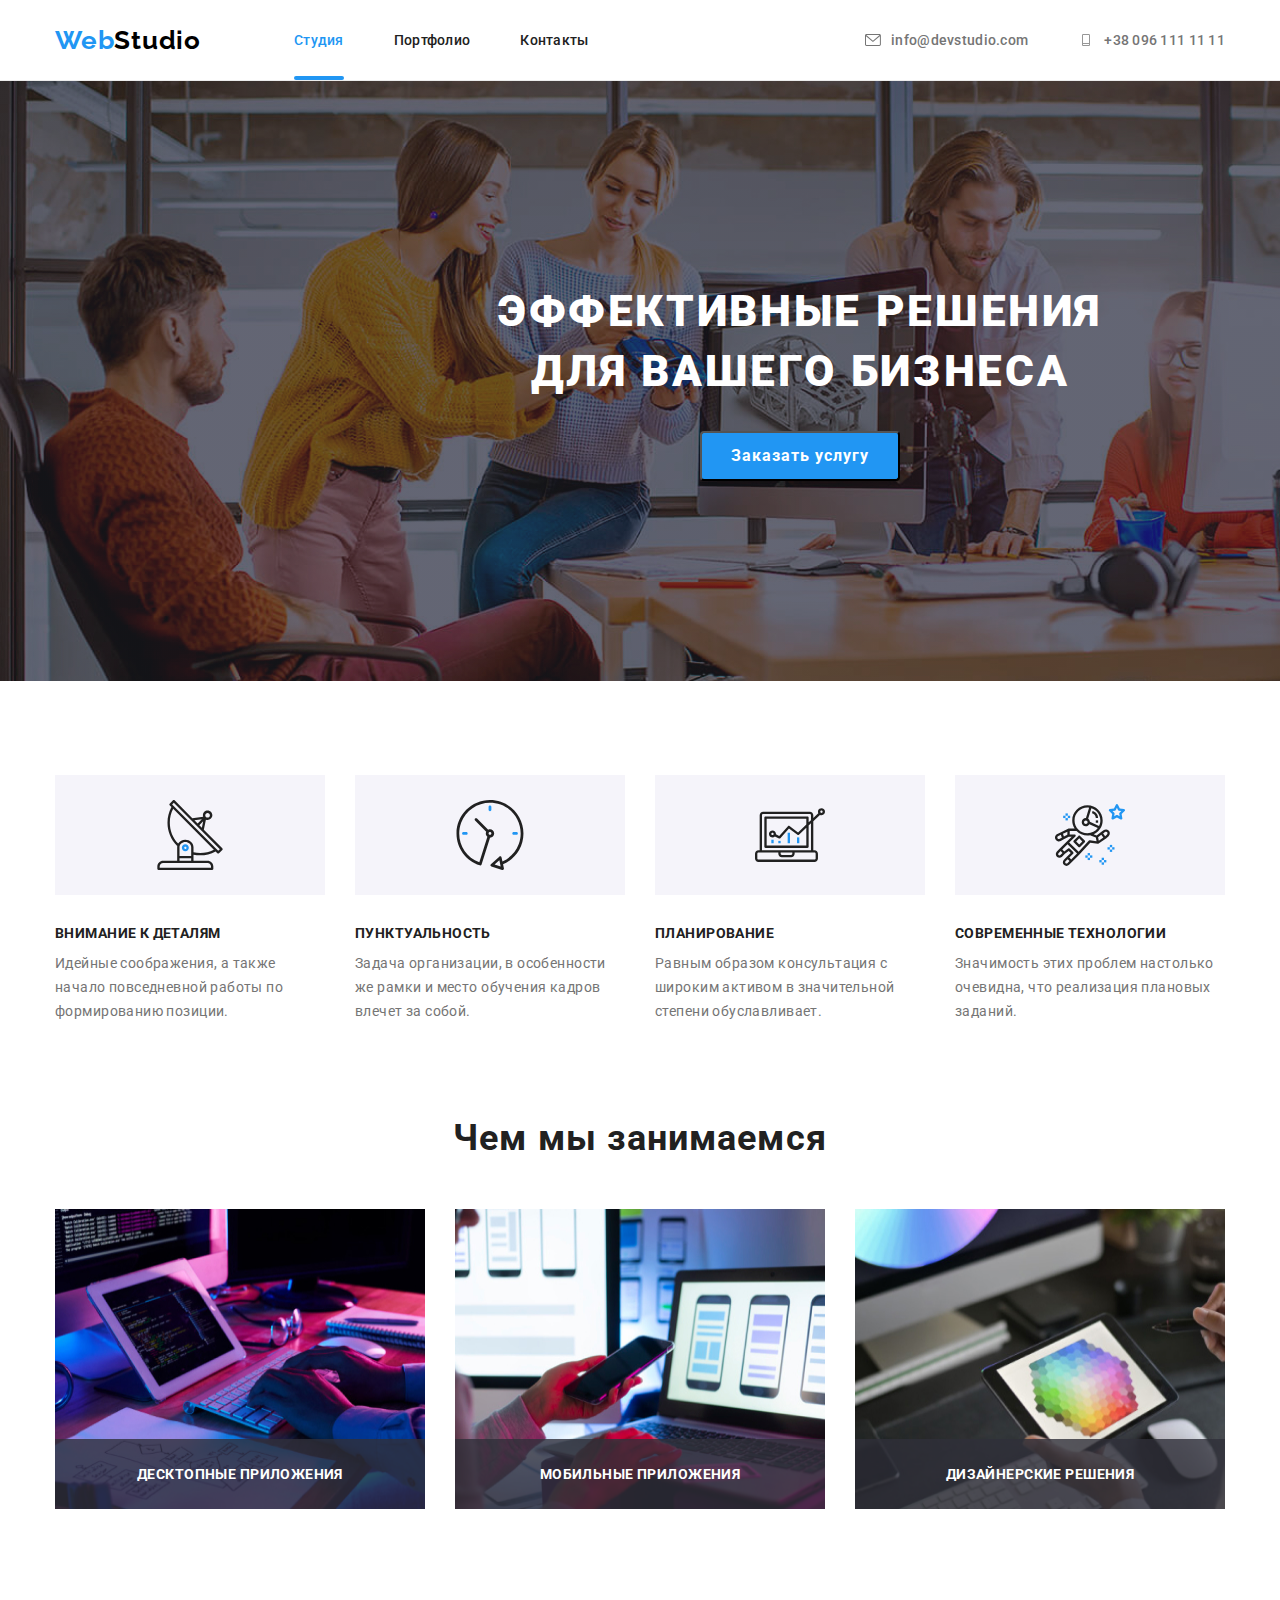
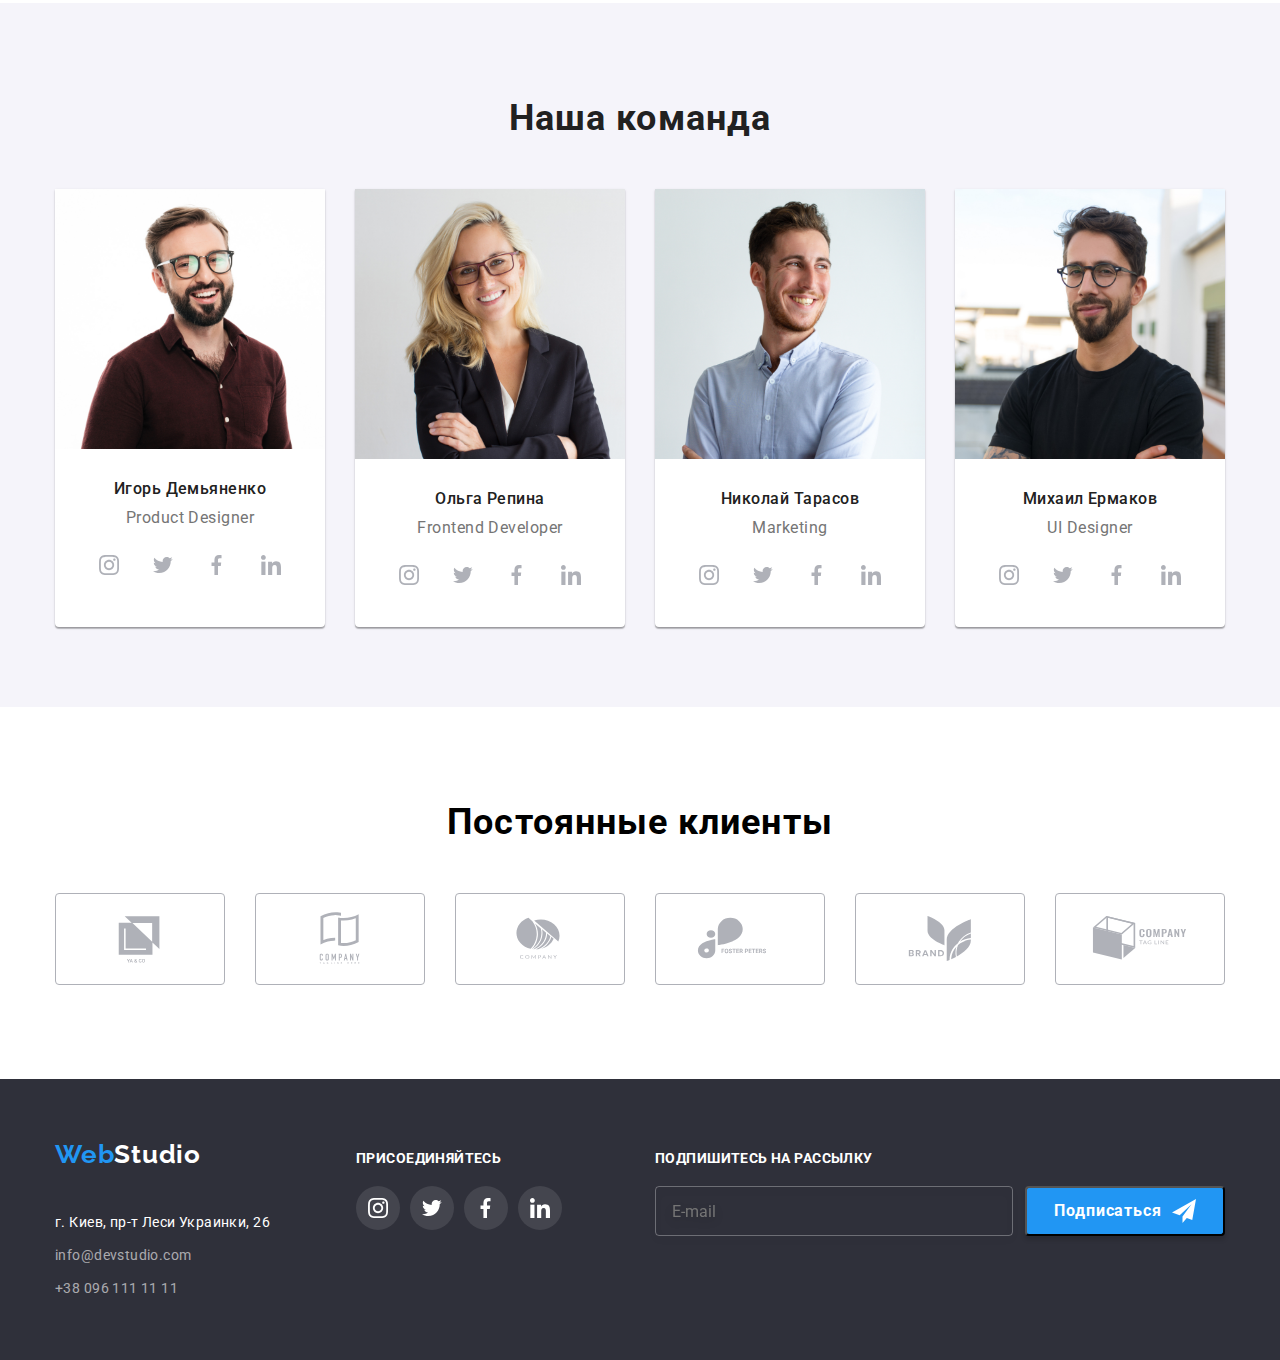
==== commit 7e91df03: "6 DZ" ====
--- a/index.html
+++ b/index.html
@@ -383,17 +383,30 @@
                     </li>
                 </ul>
             </div>
+            <form class="footer-subscribe">
+                <div >
+                    <p class="social-footer-p">Подпишитесь на рассылку</p>
+                    <input type="email" name="email" placeholder="E-mail" class="footer-email-input">
+                </div>
+                <button class="order-btn">
+                    Подписаться
+                    <svg class="icon-subscribe-send" width="24" height="24">
+                        <use href="./images/icons.svg#icon-icon-send"></use>
+                    </svg>
+                </button>
+                
+            </form>
         </div>
     </footer> 
     <div class="backdrop is-hidden" data-modal>
          <div class="modal">
              <button type="button" class="modal-close-btn" data-modal-close>
                 <svg class="modal-close-btn-icon" width="11" height="11">
-                    <use href="/images/icons.svg#icon-krest"></use>
+                    <use href="./images/icons.svg#icon-krest"></use>
                 </svg>
              </button>
          </div>
     </div>
-    <script src="/js/modal.js"></script>
+    <script src="./js/modal.js"></script>
 </body>
 </html>--- a/style.css
+++ b/style.css
@@ -568,6 +568,38 @@
 }
 .social-footer{
     margin-left: 70px;
+}
+.footer-subscribe{
+    display: flex;
+    align-items:flex-end;
+    color: var(--white-text);
+    margin-left: 93px;
+}
+.footer-email-input{
+    margin-top: 20px;
+    margin-right: 12px;
+    width: 358px;
+    height: 50px;
+    font-weight: 400;
+    font-size: 16px;
+    line-height: 20px;
+    padding-left: 16px;
+    background-color: transparent;
+    border: 1px solid rgba(255, 255, 255, 0.3);
+    filter: drop-shadow(0px 4px 4px rgba(0, 0, 0, 0.15));
+    border-radius: 4px;
+    
+}
+.footer-subscribe>.order-btn{
+    margin-top: 0px;
+    display: flex;
+    align-items: center;
+    justify-content: center;
+    
+}
+.icon-subscribe-send{
+    fill: rgba(255, 255, 255, 1);
+    margin-left: 10px;
 }
                              /*Портфолио*/ 
 
